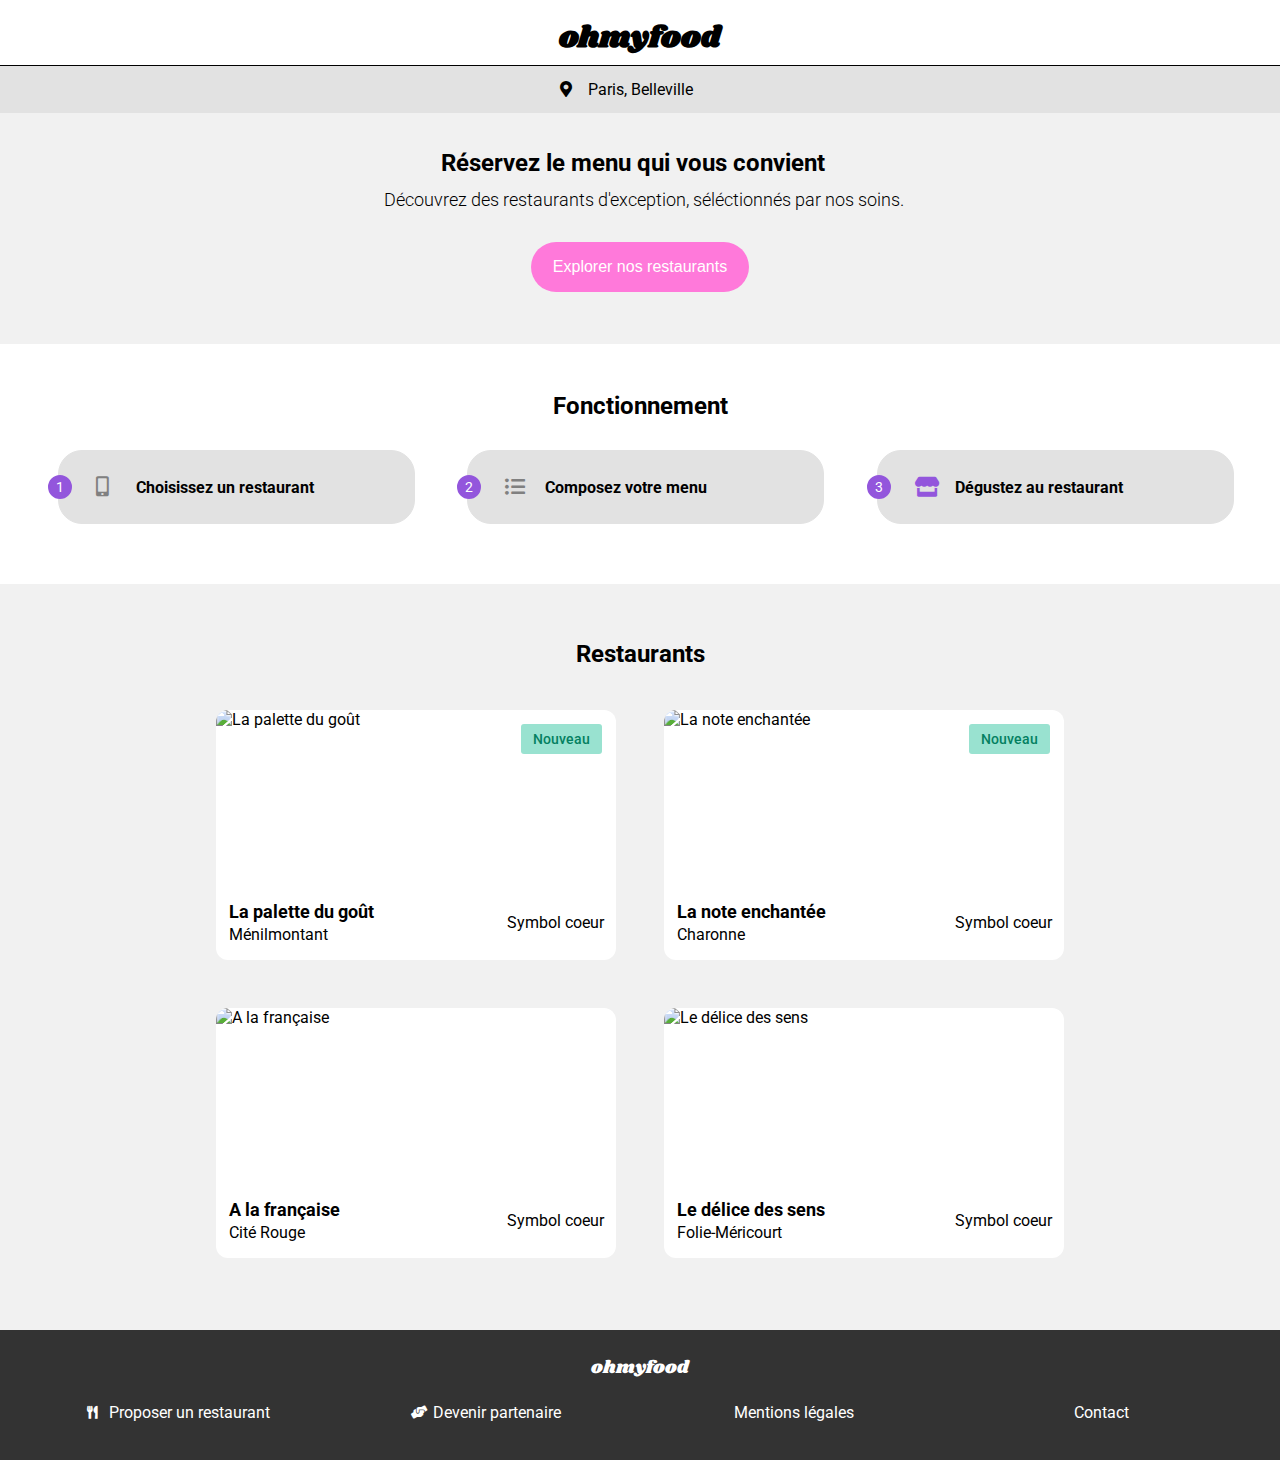
==== index.html @ 37d639c9 "Static CSS for desktop integrated" ====
<!DOCTYPE html>
<html lang="en">
<head>
    <meta charset="UTF-8">
    <meta http-equiv="X-UA-Compatible" content="IE=edge">
    <meta name="viewport" content="width=device-width, initial-scale=1.0">
    <title>ohmyfood - page d'acceuil</title>

    <!-- CSS -->
    <link rel="stylesheet" href="styles/main.css">

    <!-- Font Awesome -->
    <link rel="stylesheet" href="https://cdnjs.cloudflare.com/ajax/libs/font-awesome/5.13.1/css/all.min.css">

    <!-- Google Fonts -->
    <link rel="preconnect" href="https://fonts.googleapis.com">
    <link rel="preconnect" href="https://fonts.gstatic.com" crossorigin>
    <link href="https://fonts.googleapis.com/css2?family=Roboto:wght@100;300;400;500;700;900&family=Shrikhand&display=swap" rel="stylesheet"> 

</head>
<body>
    <div class="container">
        <header>
            <div class="header">
                <a href="index.html"><h1 class="header__logo">ohmyfood</h1></a>
            </div>
        </header>
        
        <main>
            <!-- Localisation -->
            <div class="location">
                <div class="location__icon"><i class="fas fa-map-marker-alt"></i></div>
                <div class="location__city">Paris, Belleville</div>
            </div>
    
            <!-- Exploration -->
            <section class="exploration">
                <div class="exploration__container">
                    <h2 class="exploration__title">Réservez le menu qui vous convient</h2>
                    <p class="exploration__text">Découvrez des restaurants d'exception, séléctionnés par nos soins.</p>
                    <button class="exploration__button">Explorer nos restaurants</button>
                </div>
            </section>
    
            <!-- Fonctionnement -->
            <section class="process">
                <div class="process__container">
                    <h2 class="process__title">Fonctionnement</h2>
                    <div class="process__steps">
                        <div class="process__step">
                            <div class="process__step__number">1</div>
                            <div class="process__step__icon"><i class="fas fa-mobile-alt"></i></div>
                            <div class="process__step__text">Choisissez un restaurant</div>
                        </div>
                        <div class="process__step">
                            <div class="process__step__number">2</div>
                            <div class="process__step__icon"><i class="fas fa-list-ul"></i></div>
                            <div class="process__step__text">Composez votre menu</div>
                        </div>
                        <div class="process__step">
                            <div class="process__step__number">3</div>
                            <div class="process__step__icon" id="process__icon--colored"><i class="fas fa-store"></i></div>
                            <div class="process__step__text">Dégustez au restaurant</div>
                        </div>
                    </div>
                </div>
            </section>
    
            <!-- Restaurants -->
            <section id="restaurants">
                <div class="restaurants__container">
                <h2 class="restaurants__title">Restaurants</h2>
                <div class="restaurant__cards">
                    <a href="pages/la-palette-du-gout.html">
                        <div class="restaurant__card">
                            <div class="restaurant__card-image">
                                <img src="images/restaurants/palette-du-gout.jpg" alt="La palette du goût">
                                <span class="restaurant__card-new">Nouveau</span>
                            </div>
                            <div class="restaurant__card-block">
                                <div class="restaurant__card__block-info">
                                    <h3 class="restaurant__name">La palette du goût</h3>
                                    <p class="restaurant__city">Ménilmontant</p>
                                </div>
                                <div class="restaurant__heart">Symbol coeur</div>
                            </div>
                        </div>
                    </a>
                    <a href="pages/la-note-enchantee.html">
                        <div class="restaurant__card">
                            <div class="restaurant__card-image">
                                <img src="images/restaurants/note-enchantee.jpg" alt="La note enchantée">
                                <span class="restaurant__card-new">Nouveau</span>
                            </div>
                            <div class="restaurant__card-block">
                                <div class="restaurant__card__block-info">
                                    <h3 class="restaurant__name">La note enchantée</h3>
                                    <p class="restaurant__city">Charonne</p>
                                </div>
                                <div class="restaurant__heart">Symbol coeur</div>
                            </div>
                        </div>
                    </a>
                    <a href="pages/a-la-francaise.html">
                        <div class="restaurant__card">
                            <div class="restaurant__card-image">
                                <img src="images/restaurants/a-la-francaise.jpg" alt="A la française">
                            </div>
                            <div class="restaurant__card-block">
                                <div class="restaurant__card__block-info">
                                    <h3 class="restaurant__name">A la française</h3>
                                    <p class="restaurant__city">Cité Rouge</p>
                                </div>
                                <div class="restaurant__heart">Symbol coeur</div>
                            </div>
                        </div>
                    </a>
                    <a href="pages/le-delice-des-sens.html">
                        <div class="restaurant__card">
                            <div class="restaurant__card-image">
                                <img src="images/restaurants/delice-des-sens.jpg" alt="Le délice des sens">
                            </div>
                            <div class="restaurant__card-block">
                                <div class="restaurant__card__block-info">
                                    <h3 class="restaurant__name">Le délice des sens</h3>
                                    <p class="restaurant__city">Folie-Méricourt</p>
                                </div>
                                <div class="restaurant__heart">Symbol coeur</div>
                            </div>
                        </div>
                    </a>
                </div>
                </div>
            </section>
        </main>
    
        <footer>
            <div class="footer__container">
                <div class="footer__logo"><a href="index.html">ohmyfood</a></div>
                <div class="footer__items">
                    <div class="footer__item">
                        <div class="footer__item-icon"><i class="fas fa-utensils"></i></div>
                        <div class="footer__item-text"><p>Proposer un restaurant</p></div>
                    </div>
                    <div class="footer__item">
                        <div class="footer__item-icon"><i class="fas fa-hands-helping"></i></div>
                        <div class="footer__item-text"><p>Devenir partenaire</p></div>
                    </div>
                    <div class="footer__item">
                        <div class="footer__item-text"><p>Mentions légales</p></div>
                    </div>
                    <div class="footer__item">
                        <div class="footer__item-text"><a href="mailto:contact@ohmyfood.com">Contact</a></div>
                    </div>
                </div>
            </div>
        </footer>
    </div>
</body>
</html>
---- styles/main.css ----
* {
  margin: 0;
  padding: 0;
  list-style: none;
}

body {
  font-family: 'Roboto', sans-serif;
  /* font-family: 'Shrikhand', cursive; */
}

img {
  width: 100%;
}

a {
  color: black;
  text-decoration: none;
}

header {
  display: -webkit-box;
  display: -ms-flexbox;
  display: flex;
  -webkit-box-pack: center;
      -ms-flex-pack: center;
          justify-content: center;
  -webkit-box-align: center;
      -ms-flex-align: center;
          align-items: center;
  width: 100%;
  height: 65px;
}

header .header__logo {
  font-family: 'Shrikhand', cursive;
  font-size: 30px;
  margin-top: 10px;
}

.location {
  display: -webkit-box;
  display: -ms-flexbox;
  display: flex;
  -webkit-box-pack: center;
      -ms-flex-pack: center;
          justify-content: center;
  background-color: #E2E2E2;
  padding: 14px 0;
  border-top: 1px solid black;
}

.location .location__icon {
  margin-right: 16px;
  margin-left: -28px;
}

.exploration__container {
  text-align: center;
  padding: 20px;
  background-color: #F1F1F1;
  display: -webkit-box;
  display: -ms-flexbox;
  display: flex;
  -webkit-box-orient: vertical;
  -webkit-box-direction: normal;
      -ms-flex-direction: column;
          flex-direction: column;
}

.exploration__container .exploration__title {
  padding: 16px 32px 0 32px;
  margin-left: -15px;
}

.exploration__container .exploration__text {
  padding: 12px 0;
  font-size: 18px;
  font-weight: 300;
  margin-left: 8px;
}

.exploration__container .exploration__button {
  padding: 16px 22px 16px 22px;
  margin: 20px auto 32px auto;
  background-color: #FF79DA;
  color: white;
  border-radius: 180px;
  border-style: none;
  cursor: pointer;
  font-size: 16px;
}

.process__container {
  padding: 20px;
  margin: 16px 0;
}

.process__container .process__title {
  padding: 12px 0 6px 0;
  margin-bottom: 24px;
}

.process__container .process__steps {
  padding: 0 0 0 12px;
}

.process__container .process__steps .process__step {
  display: -webkit-box;
  display: -ms-flexbox;
  display: flex;
  padding: 24px;
  margin-bottom: 24px;
  border: 1px solid #E2E2E2;
  border-radius: 24px;
  background-color: #E2E2E2;
  -webkit-box-align: center;
      -ms-flex-align: center;
          align-items: center;
}

.process__container .process__steps .process__step__number {
  border: 2px solid #9356DC;
  color: white;
  background-color: #9356DC;
  border-radius: 180px;
  width: 20px;
  height: 20px;
  text-align: center;
  margin-left: -35px;
  font-size: 14px;
  display: -webkit-box;
  display: -ms-flexbox;
  display: flex;
  -webkit-box-pack: center;
      -ms-flex-pack: center;
          justify-content: center;
  -webkit-box-align: center;
      -ms-flex-align: center;
          align-items: center;
}

.process__container .process__steps .process__step__icon {
  padding: 0 24px;
  color: gray;
  font-size: 20px;
}

.process__container .process__steps .process__step__icon i {
  width: 16px;
  height: 16px;
}

.process__container .process__steps .process__step__text {
  font-weight: bold;
}

.process__container .process__steps #process__icon--colored {
  color: #9356DC;
}

.restaurants__container {
  padding: 24px 20px 24px 20px;
  background-color: #F1F1F1;
  display: -webkit-box;
  display: -ms-flexbox;
  display: flex;
  -webkit-box-orient: vertical;
  -webkit-box-direction: normal;
      -ms-flex-direction: column;
          flex-direction: column;
}

.restaurants__container .restaurants__title {
  padding: 32px 0 6px 0;
}

.restaurants__container .restaurant__cards {
  padding: 12px 0 24px 0;
}

.restaurants__container .restaurant__cards .restaurant__card {
  border-radius: 12px;
  background-color: white;
  margin-bottom: 18px;
}

.restaurants__container .restaurant__cards .restaurant__card .restaurant__card-image {
  display: -webkit-box;
  display: -ms-flexbox;
  display: flex;
  -webkit-box-orient: vertical;
  -webkit-box-direction: normal;
      -ms-flex-direction: column;
          flex-direction: column;
  position: relative;
}

.restaurants__container .restaurant__cards .restaurant__card .restaurant__card-image img {
  border-top-left-radius: 12px;
  border-top-right-radius: 12px;
  width: 100%;
  height: 175px;
  -o-object-fit: cover;
     object-fit: cover;
}

.restaurants__container .restaurant__cards .restaurant__card .restaurant__card-image .restaurant__card-new {
  background-color: #99E2D0;
  padding: 7px 12px;
  color: #048061;
  font-weight: 500;
  border-radius: 3px;
  position: absolute;
  right: 14px;
  top: 14px;
  font-size: 14px;
}

.restaurants__container .restaurant__cards .restaurant__card .restaurant__card-block {
  display: -webkit-box;
  display: -ms-flexbox;
  display: flex;
  -webkit-box-pack: justify;
      -ms-flex-pack: justify;
          justify-content: space-between;
  padding: 16px 12px 16px 13px;
  -webkit-box-align: center;
      -ms-flex-align: center;
          align-items: center;
}

.restaurants__container .restaurant__cards .restaurant__card .restaurant__card-block h3 {
  font-size: 18px;
  margin-bottom: 3px;
}

.footer__container {
  padding: 25px;
  background-color: #333333;
  color: white;
}

.footer__container .footer__logo a {
  color: white;
  font-family: 'Shrikhand', cursive;
  font-size: 18px;
}

.footer__container .footer__items {
  margin: 20px 0 12px 0;
}

.footer__container .footer__items .footer__item {
  display: -webkit-box;
  display: -ms-flexbox;
  display: flex;
  margin-bottom: 4px;
}

.footer__container .footer__items .footer__item a {
  color: white;
}

.footer__container .footer__items .footer__item .footer__item-icon {
  display: -webkit-box;
  display: -ms-flexbox;
  display: flex;
  -webkit-box-pack: left;
      -ms-flex-pack: left;
          justify-content: left;
  -webkit-box-align: center;
      -ms-flex-align: center;
          align-items: center;
  width: 22px;
  height: 22px;
  font-size: 13px;
}

.footer__container .footer__items .footer__item .footer__item-text {
  display: -webkit-box;
  display: -ms-flexbox;
  display: flex;
  -webkit-box-align: center;
      -ms-flex-align: center;
          align-items: center;
}

@media screen and (min-width: 600px) {
  header, main {
    max-width: 1480px;
    margin: 0 auto;
  }
  .process__container {
    display: -webkit-box;
    display: -ms-flexbox;
    display: flex;
    -webkit-box-orient: vertical;
    -webkit-box-direction: normal;
        -ms-flex-direction: column;
            flex-direction: column;
  }
  .process__container .process__title {
    display: -webkit-box;
    display: -ms-flexbox;
    display: flex;
    -webkit-box-pack: center;
        -ms-flex-pack: center;
            justify-content: center;
  }
  .process__container .process__steps {
    display: -webkit-box;
    display: -ms-flexbox;
    display: flex;
    -ms-flex-pack: distribute;
        justify-content: space-around;
  }
  .process__container .process__steps .process__step {
    display: -webkit-box;
    display: -ms-flexbox;
    display: flex;
    width: 25%;
  }
  #restaurants {
    background-color: #F1F1F1;
  }
  .restaurants__container {
    max-width: 1000px;
    margin: 0 auto;
  }
  .restaurants__container .restaurants__title {
    display: -webkit-box;
    display: -ms-flexbox;
    display: flex;
    -webkit-box-pack: center;
        -ms-flex-pack: center;
            justify-content: center;
  }
  .restaurants__container .restaurant__cards {
    display: -webkit-box;
    display: -ms-flexbox;
    display: flex;
    -ms-flex-wrap: wrap;
        flex-wrap: wrap;
    -webkit-box-pack: center;
        -ms-flex-pack: center;
            justify-content: center;
    -webkit-box-align: center;
        -ms-flex-align: center;
            align-items: center;
  }
  .restaurants__container .restaurant__cards a {
    width: 40%;
    margin: 24px;
  }
  .restaurants__container .restaurant__cards .restaurant__card {
    margin-bottom: 0;
  }
  footer {
    background-color: #333333;
  }
  .footer__container {
    max-width: 1480px;
    margin: 0 auto;
  }
  .footer__container .footer__logo {
    display: -webkit-box;
    display: -ms-flexbox;
    display: flex;
    -webkit-box-pack: center;
        -ms-flex-pack: center;
            justify-content: center;
  }
  .footer__container .footer__items {
    display: -webkit-box;
    display: -ms-flexbox;
    display: flex;
    -webkit-box-pack: justify;
        -ms-flex-pack: justify;
            justify-content: space-between;
    -webkit-box-align: center;
        -ms-flex-align: center;
            align-items: center;
    width: 100%;
  }
  .footer__container .footer__items .footer__item {
    display: -webkit-box;
    display: -ms-flexbox;
    display: flex;
    -webkit-box-pack: center;
        -ms-flex-pack: center;
            justify-content: center;
    -webkit-box-align: center;
        -ms-flex-align: center;
            align-items: center;
    width: 100%;
    margin: 0;
  }
}
/*# sourceMappingURL=main.css.map */
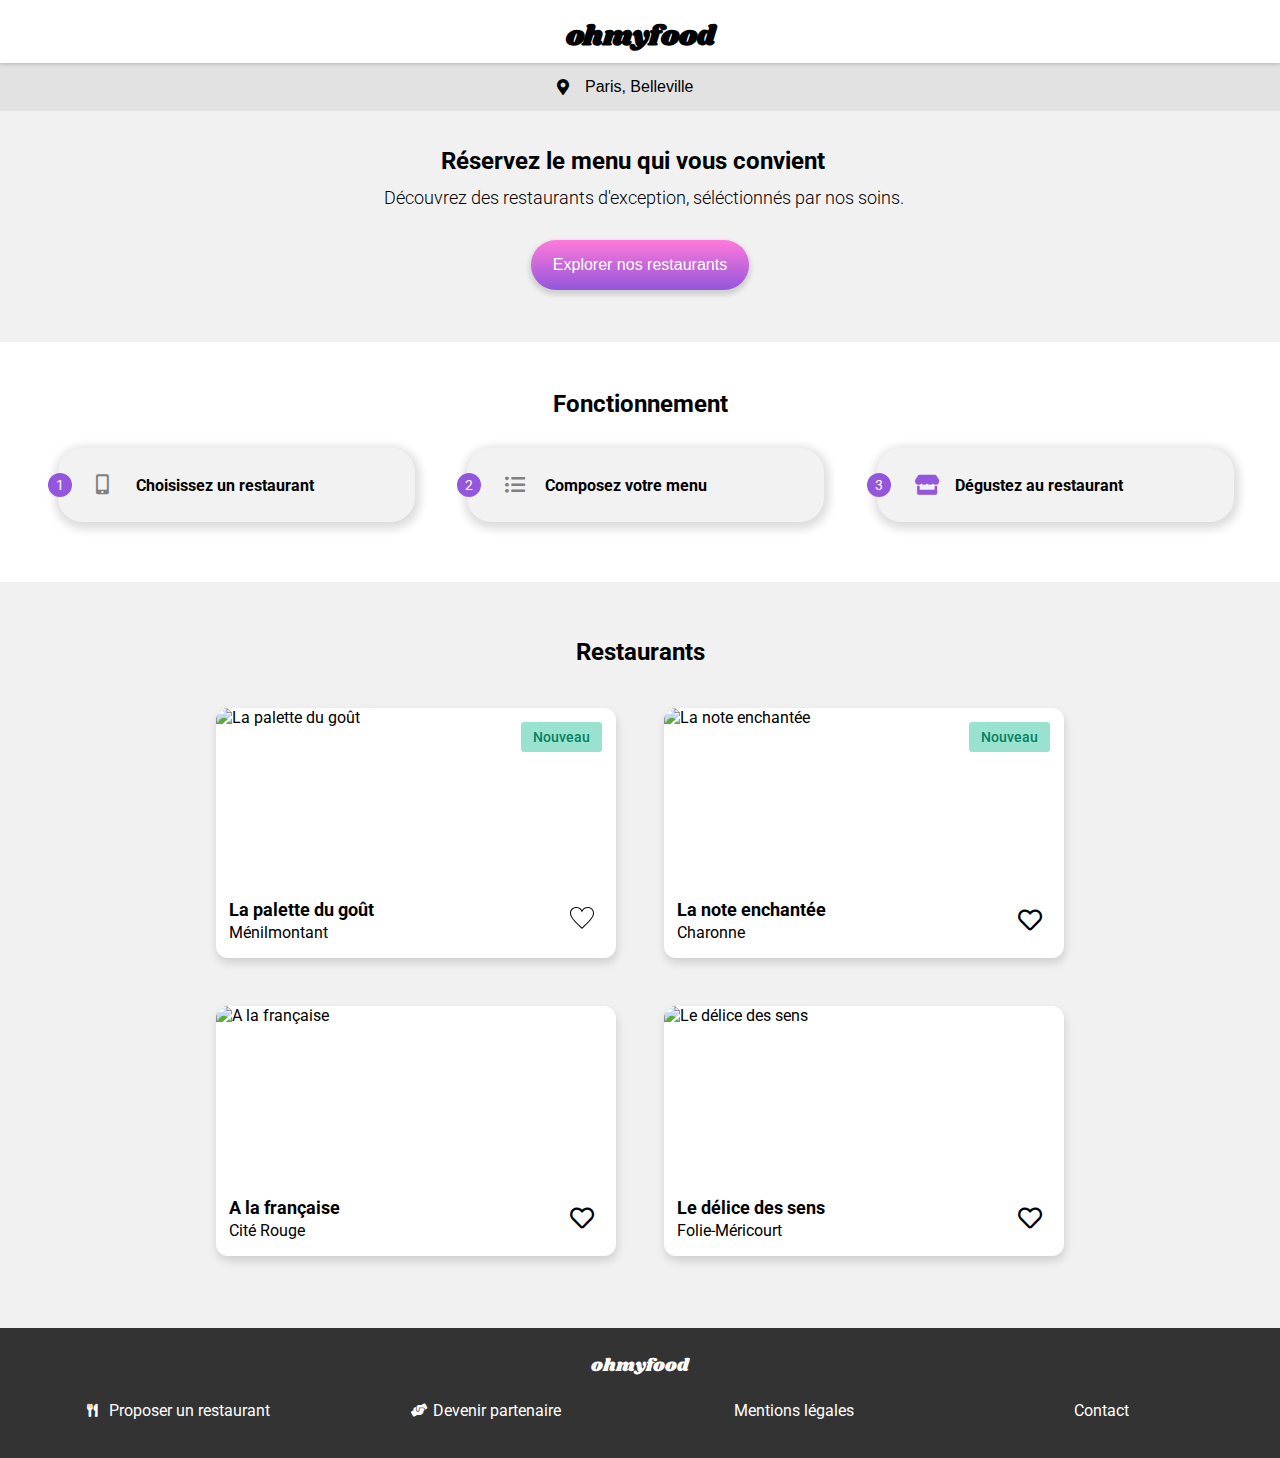
==== commit dd5e416d: "Spinner, box-shadow, hover, active effects added" ====
--- a/index.html
+++ b/index.html
@@ -19,6 +19,15 @@
 
 </head>
 <body>
+    <div class="spinner">
+        <!-- <i class="fa fa-refresh fa-spin"></i>Loading -->
+        <!-- <i class="fa fa-spinner fa-spin"></i> -->
+        <!-- <p>Loading</p> -->
+        <!-- <div class="loader">
+
+        </div> -->
+    </div>
+
     <div class="container">
         <header>
             <div class="header">
@@ -30,7 +39,8 @@
             <!-- Localisation -->
             <div class="location">
                 <div class="location__icon"><i class="fas fa-map-marker-alt"></i></div>
-                <div class="location__city">Paris, Belleville</div>
+                <!-- <div class="location__city">Paris, Belleville</div> -->
+                <input type="text" value="Paris, Belleville" class="location__city">
             </div>
     
             <!-- Exploration -->
@@ -82,7 +92,11 @@
                                     <h3 class="restaurant__name">La palette du goût</h3>
                                     <p class="restaurant__city">Ménilmontant</p>
                                 </div>
-                                <div class="restaurant__heart">Symbol coeur</div>
+                                <!-- <div class="restaurant__heart"><i class="far fa-heart"></i></div> -->
+                                <div class="restaurant__heart">
+                                    <!-- <img src="/images/logo/heart.svg" alt=""> -->
+                                    <svg width="24" height="24" xmlns="http://www.w3.org/2000/svg" fill-rule="evenodd" clip-rule="evenodd"><path d="M12 21.593c-5.63-5.539-11-10.297-11-14.402 0-3.791 3.068-5.191 5.281-5.191 1.312 0 4.151.501 5.719 4.457 1.59-3.968 4.464-4.447 5.726-4.447 2.54 0 5.274 1.621 5.274 5.181 0 4.069-5.136 8.625-11 14.402m5.726-20.583c-2.203 0-4.446 1.042-5.726 3.238-1.285-2.206-3.522-3.248-5.719-3.248-3.183 0-6.281 2.187-6.281 6.191 0 4.661 5.571 9.429 12 15.809 6.43-6.38 12-11.148 12-15.809 0-4.011-3.095-6.181-6.274-6.181"/></svg>
+                                </div>
                             </div>
                         </div>
                     </a>
@@ -97,7 +111,7 @@
                                     <h3 class="restaurant__name">La note enchantée</h3>
                                     <p class="restaurant__city">Charonne</p>
                                 </div>
-                                <div class="restaurant__heart">Symbol coeur</div>
+                                <div class="restaurant__heart"><i class="far fa-heart"></i></div>
                             </div>
                         </div>
                     </a>
@@ -111,7 +125,7 @@
                                     <h3 class="restaurant__name">A la française</h3>
                                     <p class="restaurant__city">Cité Rouge</p>
                                 </div>
-                                <div class="restaurant__heart">Symbol coeur</div>
+                                <div class="restaurant__heart"><i class="far fa-heart"></i></div>
                             </div>
                         </div>
                     </a>
@@ -125,7 +139,7 @@
                                     <h3 class="restaurant__name">Le délice des sens</h3>
                                     <p class="restaurant__city">Folie-Méricourt</p>
                                 </div>
-                                <div class="restaurant__heart">Symbol coeur</div>
+                                <div class="restaurant__heart"><i class="far fa-heart"></i></div>
                             </div>
                         </div>
                     </a>
--- a/styles/main.css
+++ b/styles/main.css
@@ -18,7 +18,84 @@
   text-decoration: none;
 }
 
-header {
+.spinner {
+  top: 0;
+  bottom: 0;
+  right: 0;
+  left: 0;
+  margin: auto;
+  position: fixed;
+  z-index: 50;
+}
+
+.spinner {
+  border: 16px solid #9356DC;
+  border-radius: 50%;
+  border-top: 16px solid #FF79DA;
+  border-bottom: 16px solid #FF79DA;
+  width: 120px;
+  height: 120px;
+  -webkit-animation: spin 3s ease-out;
+          animation: spin 3s ease-out;
+  visibility: hidden;
+}
+
+@-webkit-keyframes spin {
+  0% {
+    -webkit-transform: rotate(0deg);
+            transform: rotate(0deg);
+    visibility: visible;
+    opacity: 1;
+  }
+  100% {
+    -webkit-transform: rotate(720deg);
+            transform: rotate(720deg);
+    opacity: 0;
+  }
+}
+
+@keyframes spin {
+  0% {
+    -webkit-transform: rotate(0deg);
+            transform: rotate(0deg);
+    visibility: visible;
+    opacity: 1;
+  }
+  100% {
+    -webkit-transform: rotate(720deg);
+            transform: rotate(720deg);
+    opacity: 0;
+  }
+}
+
+.container {
+  -webkit-animation: post-spin 2s ease-in;
+          animation: post-spin 2s ease-in;
+}
+
+@-webkit-keyframes post-spin {
+  0% {
+    visibility: hidden;
+    opacity: 0;
+  }
+  100% {
+    visibility: visible;
+    opacity: 1;
+  }
+}
+
+@keyframes post-spin {
+  0% {
+    visibility: hidden;
+    opacity: 0;
+  }
+  100% {
+    visibility: visible;
+    opacity: 1;
+  }
+}
+
+.header {
   display: -webkit-box;
   display: -ms-flexbox;
   display: flex;
@@ -29,12 +106,15 @@
       -ms-flex-align: center;
           align-items: center;
   width: 100%;
-  height: 65px;
-}
-
-header .header__logo {
+  height: 63px;
+  position: relative;
+  -webkit-box-shadow: 0px 1px 4px 0px rgba(0, 0, 0, 0.2);
+          box-shadow: 0px 1px 4px 0px rgba(0, 0, 0, 0.2);
+}
+
+.header .header__logo {
   font-family: 'Shrikhand', cursive;
-  font-size: 30px;
+  font-size: 28px;
   margin-top: 10px;
 }
 
@@ -45,14 +125,24 @@
   -webkit-box-pack: center;
       -ms-flex-pack: center;
           justify-content: center;
+  -webkit-box-align: center;
+      -ms-flex-align: center;
+          align-items: center;
   background-color: #E2E2E2;
-  padding: 14px 0;
-  border-top: 1px solid black;
+  padding: 5px 0;
 }
 
 .location .location__icon {
   margin-right: 16px;
   margin-left: -28px;
+}
+
+.location .location__city {
+  background-color: #E2E2E2;
+  border-style: none;
+  width: 110px;
+  font-size: 16px;
+  padding: 10px 0 10px;
 }
 
 .exploration__container {
@@ -89,6 +179,26 @@
   border-style: none;
   cursor: pointer;
   font-size: 16px;
+  -webkit-box-shadow: 0px 3px 5px 2px rgba(0, 0, 0, 0.14);
+          box-shadow: 0px 3px 5px 2px rgba(0, 0, 0, 0.14);
+  -webkit-transition: color 0.3s, -webkit-box-shadow 0.3s cubic-bezier(0.25, 0.8, 0.25, 1);
+  transition: color 0.3s, -webkit-box-shadow 0.3s cubic-bezier(0.25, 0.8, 0.25, 1);
+  transition: box-shadow 0.3s cubic-bezier(0.25, 0.8, 0.25, 1), color 0.3s;
+  transition: box-shadow 0.3s cubic-bezier(0.25, 0.8, 0.25, 1), color 0.3s, -webkit-box-shadow 0.3s cubic-bezier(0.25, 0.8, 0.25, 1);
+  background-image: -webkit-gradient(linear, left top, left bottom, from(#FF79DA), to(#9356DC));
+  background-image: linear-gradient(#FF79DA, #9356DC);
+}
+
+.exploration__container .exploration__button:hover {
+  -webkit-box-shadow: 0px 2px 4px 5px rgba(0, 0, 0, 0.14);
+          box-shadow: 0px 2px 4px 5px rgba(0, 0, 0, 0.14);
+  background-image: -webkit-gradient(linear, left top, left bottom, from(#f789d7), to(#af77f3));
+  background-image: linear-gradient(#f789d7, #af77f3);
+}
+
+.exploration__container .exploration__button:active {
+  -webkit-transform: translateY(4px);
+          transform: translateY(4px);
 }
 
 .process__container {
@@ -111,12 +221,23 @@
   display: flex;
   padding: 24px;
   margin-bottom: 24px;
-  border: 1px solid #E2E2E2;
+  border: 1px solid #F2F2F2;
   border-radius: 24px;
-  background-color: #E2E2E2;
-  -webkit-box-align: center;
-      -ms-flex-align: center;
-          align-items: center;
+  background-color: #F2F2F2;
+  -webkit-box-align: center;
+      -ms-flex-align: center;
+          align-items: center;
+  -webkit-box-shadow: 1px 3px 10px 4px rgba(0, 0, 0, 0.14);
+          box-shadow: 1px 3px 10px 4px rgba(0, 0, 0, 0.14);
+  -webkit-transition: color 0.3s, -webkit-box-shadow 0.3s cubic-bezier(0.25, 0.8, 0.25, 1);
+  transition: color 0.3s, -webkit-box-shadow 0.3s cubic-bezier(0.25, 0.8, 0.25, 1);
+  transition: box-shadow 0.3s cubic-bezier(0.25, 0.8, 0.25, 1), color 0.3s;
+  transition: box-shadow 0.3s cubic-bezier(0.25, 0.8, 0.25, 1), color 0.3s, -webkit-box-shadow 0.3s cubic-bezier(0.25, 0.8, 0.25, 1);
+}
+
+.process__container .process__steps .process__step:hover {
+  -webkit-box-shadow: 0 14px 28px rgba(157, 184, 209, 0.25), 0 10px 10px rgba(0, 0, 0, 0.22);
+          box-shadow: 0 14px 28px rgba(157, 184, 209, 0.25), 0 10px 10px rgba(0, 0, 0, 0.22);
 }
 
 .process__container .process__steps .process__step__number {
@@ -183,6 +304,12 @@
   border-radius: 12px;
   background-color: white;
   margin-bottom: 18px;
+  -webkit-box-shadow: 1px 5px 10px rgba(0, 0, 0, 0.14);
+          box-shadow: 1px 5px 10px rgba(0, 0, 0, 0.14);
+  -webkit-transition: color 0.3s, -webkit-box-shadow 0.3s cubic-bezier(0.25, 0.8, 0.25, 1);
+  transition: color 0.3s, -webkit-box-shadow 0.3s cubic-bezier(0.25, 0.8, 0.25, 1);
+  transition: box-shadow 0.3s cubic-bezier(0.25, 0.8, 0.25, 1), color 0.3s;
+  transition: box-shadow 0.3s cubic-bezier(0.25, 0.8, 0.25, 1), color 0.3s, -webkit-box-shadow 0.3s cubic-bezier(0.25, 0.8, 0.25, 1);
 }
 
 .restaurants__container .restaurant__cards .restaurant__card .restaurant__card-image {
@@ -235,6 +362,37 @@
   margin-bottom: 3px;
 }
 
+.restaurants__container .restaurant__cards .restaurant__card .restaurant__card-block .restaurant__heart {
+  font-size: 24px;
+  margin-right: 10px;
+}
+
+.restaurants__container .restaurant__cards .restaurant__card .restaurant__card-block .restaurant__heart i {
+  color: linear-gradient(180deg, #ff79da 0%, #9356dc 100%);
+}
+
+.restaurants__container .restaurant__cards .restaurant__card .restaurant__card-block .restaurant__heart i:hover {
+  color: linear-gradient(180deg, #ff79da 0%, #9356dc 100%);
+}
+
+.restaurants__container .restaurant__cards .restaurant__card .restaurant__card-block .restaurant__heart svg {
+  color: linear-gradient(180deg, #ff79da 0%, #9356dc 100%);
+}
+
+.restaurants__container .restaurant__cards .restaurant__card .restaurant__card-block .restaurant__heart svg:hover {
+  color: linear-gradient(180deg, #ff79da 0%, #9356dc 100%);
+}
+
+.restaurants__container .restaurant__cards .restaurant__card:hover {
+  -webkit-box-shadow: 0 14px 28px rgba(157, 184, 209, 0.25), 0 10px 10px rgba(0, 0, 0, 0.22);
+          box-shadow: 0 14px 28px rgba(157, 184, 209, 0.25), 0 10px 10px rgba(0, 0, 0, 0.22);
+}
+
+.restaurants__container .restaurant__cards .restaurant__card:active {
+  -webkit-transform: translateY(4px);
+          transform: translateY(4px);
+}
+
 .footer__container {
   padding: 25px;
   background-color: #333333;
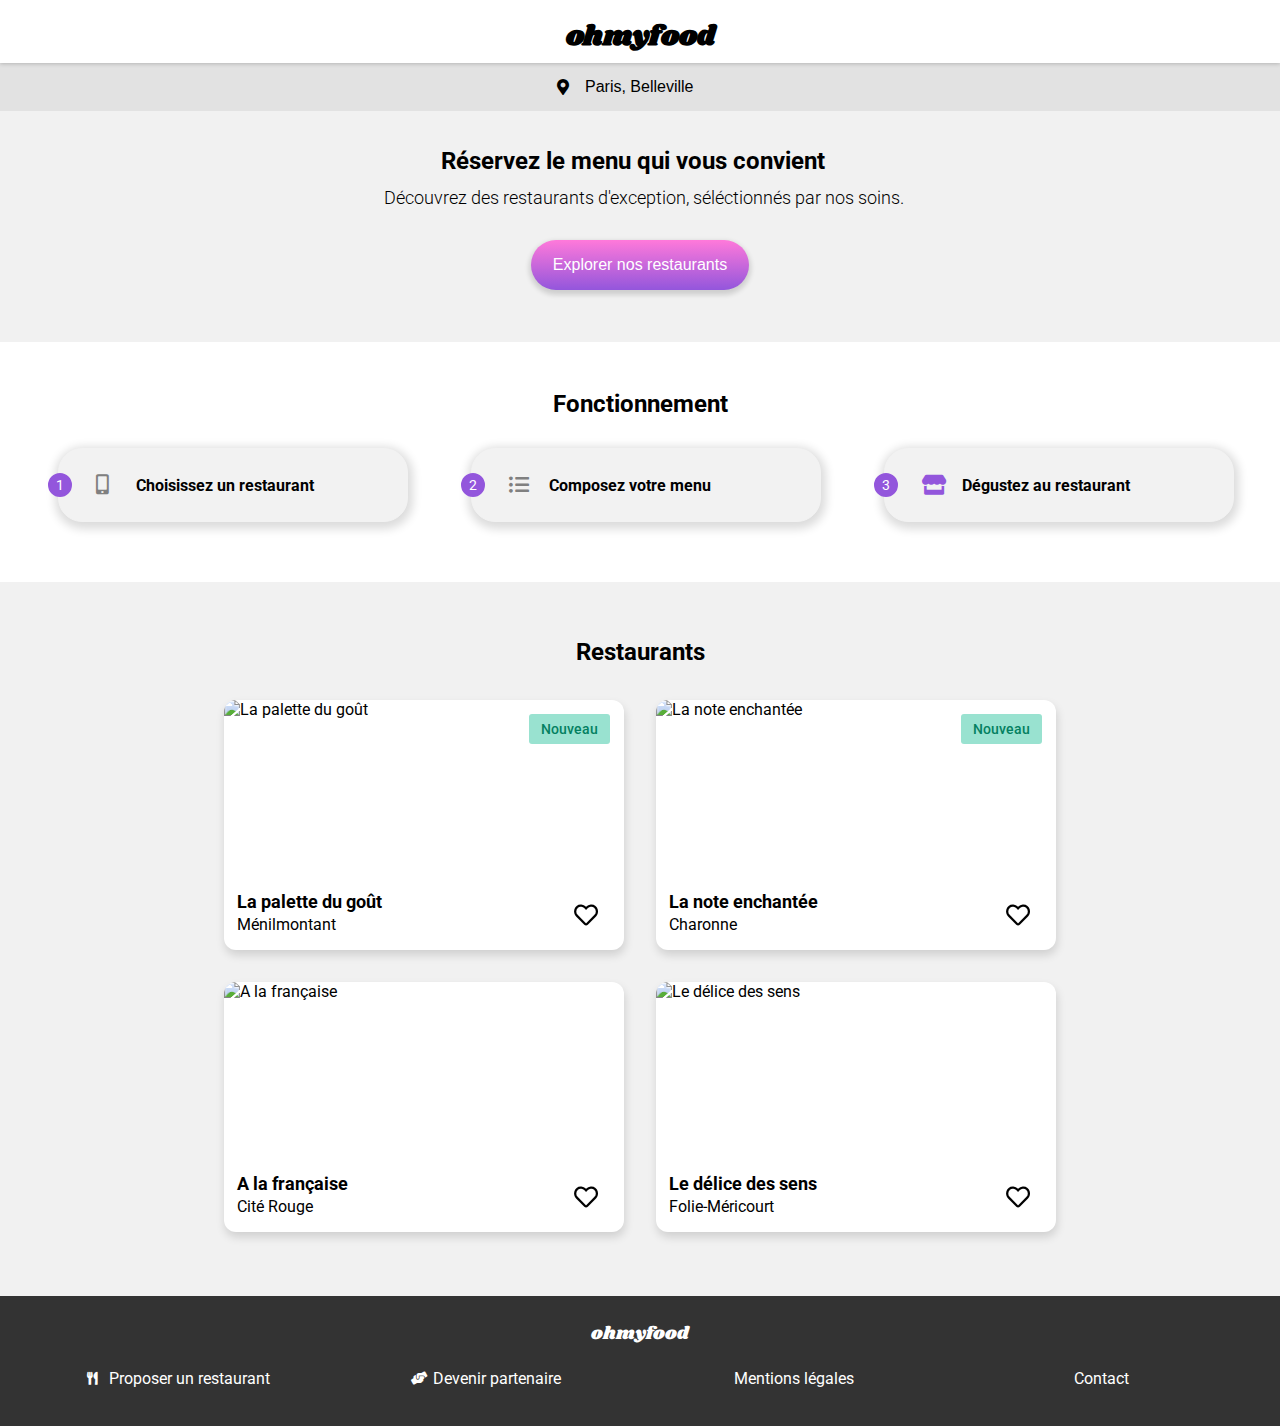
==== commit 0c1e4429: "Un peu de nettoyage : suppression des commentaires" ====
--- a/index.html
+++ b/index.html
@@ -4,6 +4,8 @@
     <meta charset="UTF-8">
     <meta http-equiv="X-UA-Compatible" content="IE=edge">
     <meta name="viewport" content="width=device-width, initial-scale=1.0">
+    <meta name="keywords" content="restaurant, food, repas">
+    <meta name="description" content="Réservez le menu qui vous convient ! Découvrez des restaurants d'exception, séléctionnés par nos soins.">
     <title>ohmyfood - page d'acceuil</title>
 
     <!-- CSS -->
@@ -20,12 +22,7 @@
 </head>
 <body>
     <div class="spinner">
-        <!-- <i class="fa fa-refresh fa-spin"></i>Loading -->
-        <!-- <i class="fa fa-spinner fa-spin"></i> -->
-        <!-- <p>Loading</p> -->
-        <!-- <div class="loader">
-
-        </div> -->
+        
     </div>
 
     <div class="container">
@@ -39,7 +36,6 @@
             <!-- Localisation -->
             <div class="location">
                 <div class="location__icon"><i class="fas fa-map-marker-alt"></i></div>
-                <!-- <div class="location__city">Paris, Belleville</div> -->
                 <input type="text" value="Paris, Belleville" class="location__city">
             </div>
     
@@ -79,10 +75,11 @@
             <!-- Restaurants -->
             <section id="restaurants">
                 <div class="restaurants__container">
-                <h2 class="restaurants__title">Restaurants</h2>
-                <div class="restaurant__cards">
-                    <a href="pages/la-palette-du-gout.html">
-                        <div class="restaurant__card">
+                    <h2 class="restaurants__title">Restaurants</h2>
+                    <div class="restaurant__cards">
+
+                        <article class="restaurant__card">
+                        <a href="pages/la-palette-du-gout.html">
                             <div class="restaurant__card-image">
                                 <img src="images/restaurants/palette-du-gout.jpg" alt="La palette du goût">
                                 <span class="restaurant__card-new">Nouveau</span>
@@ -93,44 +90,46 @@
                                     <p class="restaurant__city">Ménilmontant</p>
                                 </div>
                                 <!-- <div class="restaurant__heart"><i class="far fa-heart"></i></div> -->
-                                <div class="restaurant__heart">
-                                    <!-- <img src="/images/logo/heart.svg" alt=""> -->
-                                    <svg width="24" height="24" xmlns="http://www.w3.org/2000/svg" fill-rule="evenodd" clip-rule="evenodd"><path d="M12 21.593c-5.63-5.539-11-10.297-11-14.402 0-3.791 3.068-5.191 5.281-5.191 1.312 0 4.151.501 5.719 4.457 1.59-3.968 4.464-4.447 5.726-4.447 2.54 0 5.274 1.621 5.274 5.181 0 4.069-5.136 8.625-11 14.402m5.726-20.583c-2.203 0-4.446 1.042-5.726 3.238-1.285-2.206-3.522-3.248-5.719-3.248-3.183 0-6.281 2.187-6.281 6.191 0 4.661 5.571 9.429 12 15.809 6.43-6.38 12-11.148 12-15.809 0-4.011-3.095-6.181-6.274-6.181"/></svg>
+                            </div>
+                        </a>
+                        <div class="restaurant__heart"><i class="far fa-heart"></i></div>
+                        </article>
+                    
+                        <article class="restaurant__card">
+                        <a href="pages/la-note-enchantee.html">
+                                <div class="restaurant__card-image">
+                                    <img src="images/restaurants/note-enchantee.jpg" alt="La note enchantée">
+                                    <span class="restaurant__card-new">Nouveau</span>
                                 </div>
-                            </div>
-                        </div>
-                    </a>
-                    <a href="pages/la-note-enchantee.html">
-                        <div class="restaurant__card">
-                            <div class="restaurant__card-image">
-                                <img src="images/restaurants/note-enchantee.jpg" alt="La note enchantée">
-                                <span class="restaurant__card-new">Nouveau</span>
-                            </div>
-                            <div class="restaurant__card-block">
-                                <div class="restaurant__card__block-info">
-                                    <h3 class="restaurant__name">La note enchantée</h3>
-                                    <p class="restaurant__city">Charonne</p>
+                                <div class="restaurant__card-block">
+                                    <div class="restaurant__card__block-info">
+                                        <h3 class="restaurant__name">La note enchantée</h3>
+                                        <p class="restaurant__city">Charonne</p>
+                                    </div>
+                                    <!-- <div class="restaurant__heart"><i class="far fa-heart"></i></div> -->
                                 </div>
-                                <div class="restaurant__heart"><i class="far fa-heart"></i></div>
-                            </div>
-                        </div>
-                    </a>
-                    <a href="pages/a-la-francaise.html">
-                        <div class="restaurant__card">
-                            <div class="restaurant__card-image">
-                                <img src="images/restaurants/a-la-francaise.jpg" alt="A la française">
-                            </div>
-                            <div class="restaurant__card-block">
-                                <div class="restaurant__card__block-info">
-                                    <h3 class="restaurant__name">A la française</h3>
-                                    <p class="restaurant__city">Cité Rouge</p>
+                        </a>
+                        <div class="restaurant__heart"><i class="far fa-heart"></i></div>
+                        </article>
+                    
+                        <article class="restaurant__card">
+                        <a href="pages/a-la-francaise.html">
+                                <div class="restaurant__card-image">
+                                    <img src="images/restaurants/a-la-francaise.jpg" alt="A la française">
                                 </div>
-                                <div class="restaurant__heart"><i class="far fa-heart"></i></div>
-                            </div>
-                        </div>
-                    </a>
-                    <a href="pages/le-delice-des-sens.html">
-                        <div class="restaurant__card">
+                                <div class="restaurant__card-block">
+                                    <div class="restaurant__card__block-info">
+                                        <h3 class="restaurant__name">A la française</h3>
+                                        <p class="restaurant__city">Cité Rouge</p>
+                                    </div>
+                                    <!-- <div class="restaurant__heart"><i class="far fa-heart"></i></div> -->
+                                </div>
+                        </a>
+                        <div class="restaurant__heart"><i class="far fa-heart"></i></div>
+                        </article>
+                    
+                        <article class="restaurant__card">
+                        <a href="pages/le-delice-des-sens.html">
                             <div class="restaurant__card-image">
                                 <img src="images/restaurants/delice-des-sens.jpg" alt="Le délice des sens">
                             </div>
@@ -139,11 +138,13 @@
                                     <h3 class="restaurant__name">Le délice des sens</h3>
                                     <p class="restaurant__city">Folie-Méricourt</p>
                                 </div>
-                                <div class="restaurant__heart"><i class="far fa-heart"></i></div>
+                                <!-- <div class="restaurant__heart"><i class="far fa-heart"></i></div> -->
                             </div>
-                        </div>
-                    </a>
-                </div>
+                        </a>
+                        <div class="restaurant__heart" title="J'aime !"><i class="far fa-heart"></i></div>
+                        </article>
+
+                    </div>
                 </div>
             </section>
         </main>
--- a/styles/main.css
+++ b/styles/main.css
@@ -47,6 +47,10 @@
     visibility: visible;
     opacity: 1;
   }
+  70% {
+    visibility: hidden;
+    opacity: 0.8;
+  }
   100% {
     -webkit-transform: rotate(720deg);
             transform: rotate(720deg);
@@ -61,6 +65,10 @@
     visibility: visible;
     opacity: 1;
   }
+  70% {
+    visibility: hidden;
+    opacity: 0.8;
+  }
   100% {
     -webkit-transform: rotate(720deg);
             transform: rotate(720deg);
@@ -78,6 +86,10 @@
     visibility: hidden;
     opacity: 0;
   }
+  80% {
+    visibility: hidden;
+    opacity: 0;
+  }
   100% {
     visibility: visible;
     opacity: 1;
@@ -86,6 +98,10 @@
 
 @keyframes post-spin {
   0% {
+    visibility: hidden;
+    opacity: 0;
+  }
+  80% {
     visibility: hidden;
     opacity: 0;
   }
@@ -143,6 +159,11 @@
   width: 110px;
   font-size: 16px;
   padding: 10px 0 10px;
+}
+
+.location .location__city:focus {
+  outline: none;
+  border-bottom: 3px solid #9356DC;
 }
 
 .exploration__container {
@@ -202,8 +223,15 @@
 }
 
 .process__container {
+  display: -webkit-box;
+  display: -ms-flexbox;
+  display: flex;
+  -webkit-box-orient: vertical;
+  -webkit-box-direction: normal;
+      -ms-flex-direction: column;
+          flex-direction: column;
   padding: 20px;
-  margin: 16px 0;
+  margin: 16px auto;
 }
 
 .process__container .process__title {
@@ -310,6 +338,7 @@
   transition: color 0.3s, -webkit-box-shadow 0.3s cubic-bezier(0.25, 0.8, 0.25, 1);
   transition: box-shadow 0.3s cubic-bezier(0.25, 0.8, 0.25, 1), color 0.3s;
   transition: box-shadow 0.3s cubic-bezier(0.25, 0.8, 0.25, 1), color 0.3s, -webkit-box-shadow 0.3s cubic-bezier(0.25, 0.8, 0.25, 1);
+  position: relative;
 }
 
 .restaurants__container .restaurant__cards .restaurant__card .restaurant__card-image {
@@ -362,25 +391,63 @@
   margin-bottom: 3px;
 }
 
-.restaurants__container .restaurant__cards .restaurant__card .restaurant__card-block .restaurant__heart {
+.restaurants__container .restaurant__cards .restaurant__card .restaurant__heart {
   font-size: 24px;
   margin-right: 10px;
-}
-
-.restaurants__container .restaurant__cards .restaurant__card .restaurant__card-block .restaurant__heart i {
-  color: linear-gradient(180deg, #ff79da 0%, #9356dc 100%);
-}
-
-.restaurants__container .restaurant__cards .restaurant__card .restaurant__card-block .restaurant__heart i:hover {
-  color: linear-gradient(180deg, #ff79da 0%, #9356dc 100%);
-}
-
-.restaurants__container .restaurant__cards .restaurant__card .restaurant__card-block .restaurant__heart svg {
-  color: linear-gradient(180deg, #ff79da 0%, #9356dc 100%);
-}
-
-.restaurants__container .restaurant__cards .restaurant__card .restaurant__card-block .restaurant__heart svg:hover {
-  color: linear-gradient(180deg, #ff79da 0%, #9356dc 100%);
+  position: absolute;
+  right: 16px;
+  bottom: 20px;
+}
+
+.restaurants__container .restaurant__cards .restaurant__card .restaurant__heart i {
+  font-size: 24px;
+  font-weight: 100;
+  background: black;
+  background-clip: text;
+  -webkit-text-fill-color: transparent;
+}
+
+.restaurants__container .restaurant__cards .restaurant__card .restaurant__heart i:hover {
+  -webkit-animation: fill-the-heart 500ms both ease-in-out;
+          animation: fill-the-heart 500ms both ease-in-out;
+}
+
+@-webkit-keyframes fill-the-heart {
+  0% {
+    opacity: 0.6;
+    font-weight: 900;
+    font-size: 24px;
+    background: -webkit-linear-gradient(#FF79DA, #9356DC);
+    background-clip: text;
+    -webkit-text-fill-color: transparent;
+  }
+  100% {
+    opacity: 1;
+    font-weight: 900;
+    font-size: 24px;
+    background: -webkit-linear-gradient(#FF79DA, #9356DC);
+    background-clip: text;
+    -webkit-text-fill-color: transparent;
+  }
+}
+
+@keyframes fill-the-heart {
+  0% {
+    opacity: 0.6;
+    font-weight: 900;
+    font-size: 24px;
+    background: -webkit-linear-gradient(#FF79DA, #9356DC);
+    background-clip: text;
+    -webkit-text-fill-color: transparent;
+  }
+  100% {
+    opacity: 1;
+    font-weight: 900;
+    font-size: 24px;
+    background: -webkit-linear-gradient(#FF79DA, #9356DC);
+    background-clip: text;
+    -webkit-text-fill-color: transparent;
+  }
 }
 
 .restaurants__container .restaurant__cards .restaurant__card:hover {
@@ -388,9 +455,29 @@
           box-shadow: 0 14px 28px rgba(157, 184, 209, 0.25), 0 10px 10px rgba(0, 0, 0, 0.22);
 }
 
-.restaurants__container .restaurant__cards .restaurant__card:active {
-  -webkit-transform: translateY(4px);
-          transform: translateY(4px);
+.restaurants__container .restaurant__cards .restaurant__heart:active {
+  -webkit-transform: scale(1.3);
+          transform: scale(1.3);
+  -webkit-animation: rotate-the-heart 400ms 0ms both ease-in-out;
+          animation: rotate-the-heart 400ms 0ms both ease-in-out;
+}
+
+@-webkit-keyframes rotate-the-heart {
+  0% {
+  }
+  100% {
+    -webkit-transform: rotateY(180deg);
+            transform: rotateY(180deg);
+  }
+}
+
+@keyframes rotate-the-heart {
+  0% {
+  }
+  100% {
+    -webkit-transform: rotateY(180deg);
+            transform: rotateY(180deg);
+  }
 }
 
 .footer__container {
@@ -442,6 +529,11 @@
   -webkit-box-align: center;
       -ms-flex-align: center;
           align-items: center;
+  cursor: pointer;
+}
+
+.footer__container .footer__items .footer__item-text:hover {
+  text-decoration: underline;
 }
 
 @media screen and (min-width: 600px) {
@@ -449,7 +541,17 @@
     max-width: 1480px;
     margin: 0 auto;
   }
-  .process__container {
+  .process__container .process__title {
+    display: -webkit-box;
+    display: -ms-flexbox;
+    display: flex;
+    -webkit-box-pack: center;
+        -ms-flex-pack: center;
+            justify-content: center;
+  }
+  .process__container .process__steps {
+    width: 100%;
+    max-width: 550px;
     display: -webkit-box;
     display: -ms-flexbox;
     display: flex;
@@ -457,27 +559,8 @@
     -webkit-box-direction: normal;
         -ms-flex-direction: column;
             flex-direction: column;
-  }
-  .process__container .process__title {
-    display: -webkit-box;
-    display: -ms-flexbox;
-    display: flex;
-    -webkit-box-pack: center;
-        -ms-flex-pack: center;
-            justify-content: center;
-  }
-  .process__container .process__steps {
-    display: -webkit-box;
-    display: -ms-flexbox;
-    display: flex;
-    -ms-flex-pack: distribute;
-        justify-content: space-around;
-  }
-  .process__container .process__steps .process__step {
-    display: -webkit-box;
-    display: -ms-flexbox;
-    display: flex;
-    width: 25%;
+    -ms-flex-item-align: center;
+        align-self: center;
   }
   #restaurants {
     background-color: #F1F1F1;
@@ -507,12 +590,9 @@
         -ms-flex-align: center;
             align-items: center;
   }
-  .restaurants__container .restaurant__cards a {
+  .restaurants__container .restaurant__cards .restaurant__card {
     width: 40%;
-    margin: 24px;
-  }
-  .restaurants__container .restaurant__cards .restaurant__card {
-    margin-bottom: 0;
+    margin: 16px;
   }
   footer {
     background-color: #333333;
@@ -555,4 +635,27 @@
     margin: 0;
   }
 }
+
+@media screen and (min-width: 1100px) {
+  .process__container .process__steps {
+    display: -webkit-box;
+    display: -ms-flexbox;
+    display: flex;
+    -webkit-box-orient: horizontal;
+    -webkit-box-direction: normal;
+        -ms-flex-direction: row;
+            flex-direction: row;
+    -ms-flex-pack: distribute;
+        justify-content: space-around;
+    max-width: none;
+    width: 100%;
+  }
+  .process__container .process__steps .process__step {
+    display: -webkit-box;
+    display: -ms-flexbox;
+    display: flex;
+    width: 25%;
+    max-width: 300px;
+  }
+}
 /*# sourceMappingURL=main.css.map */